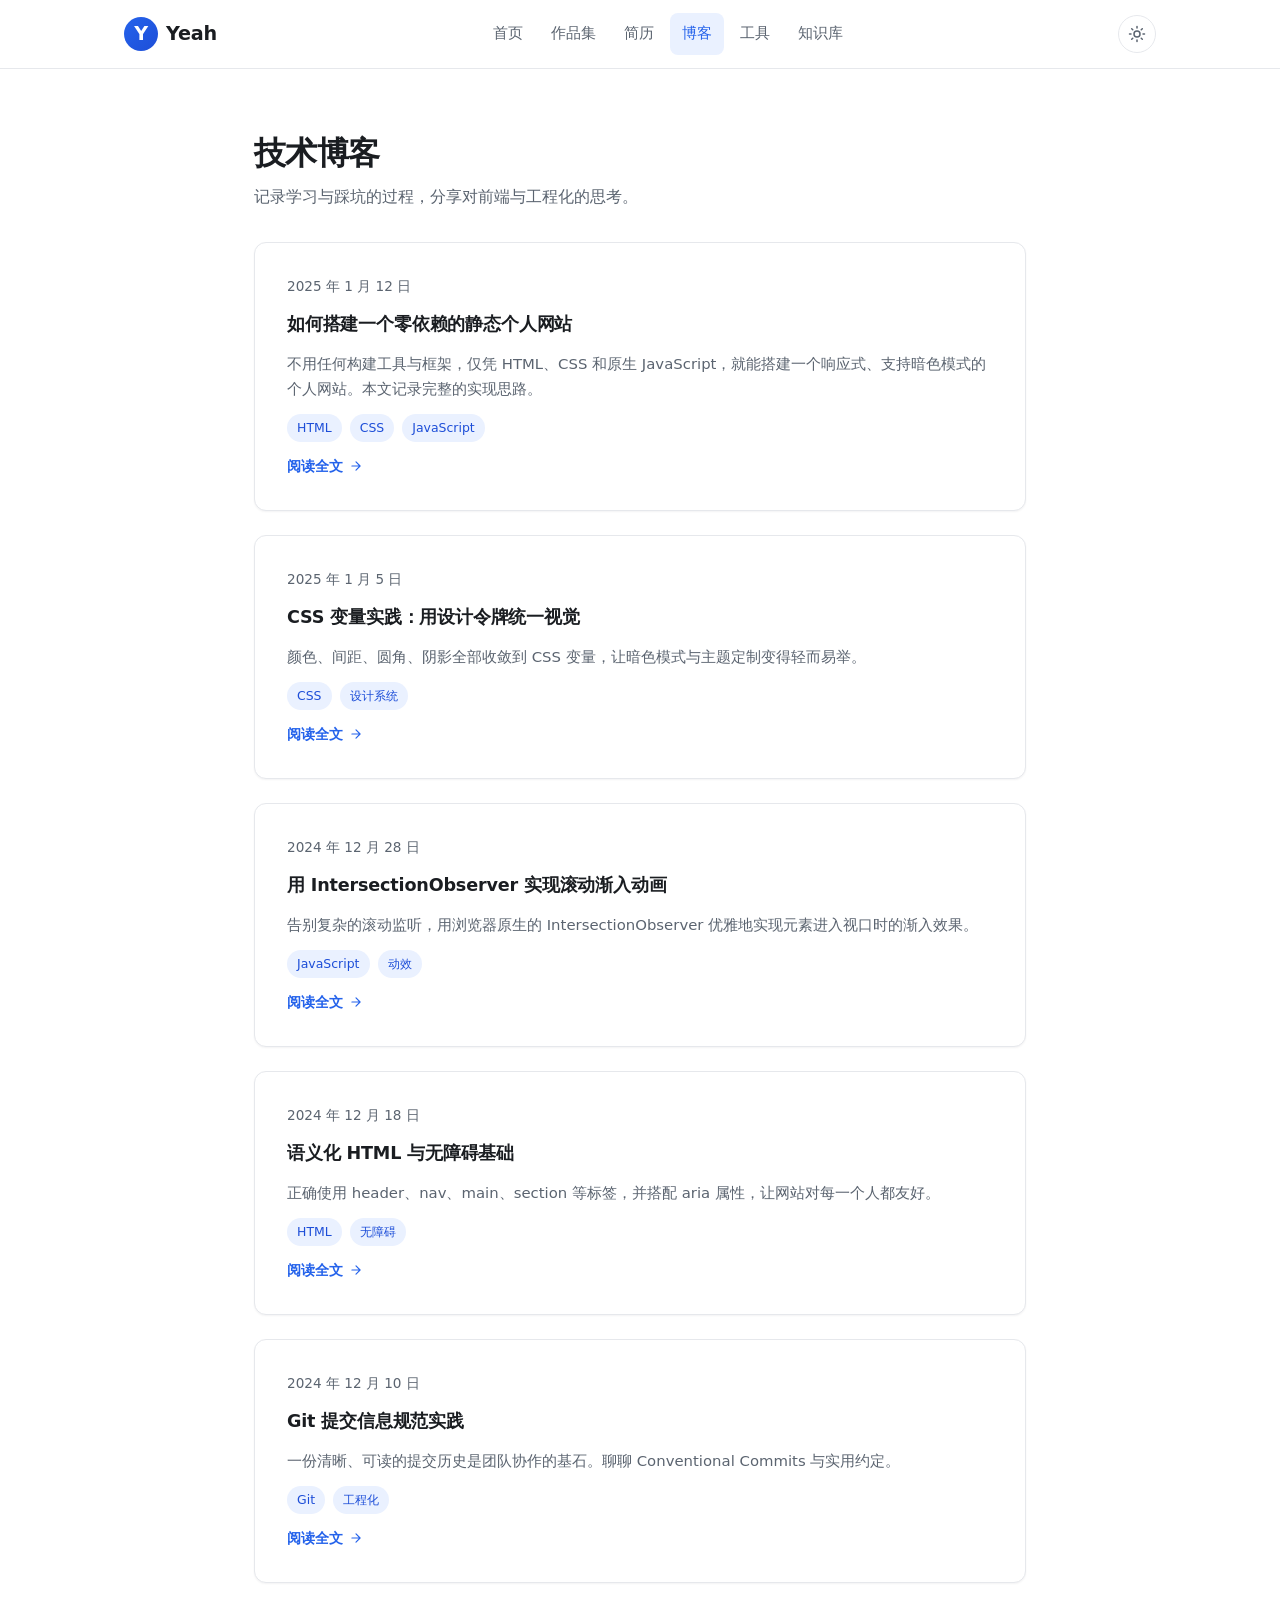
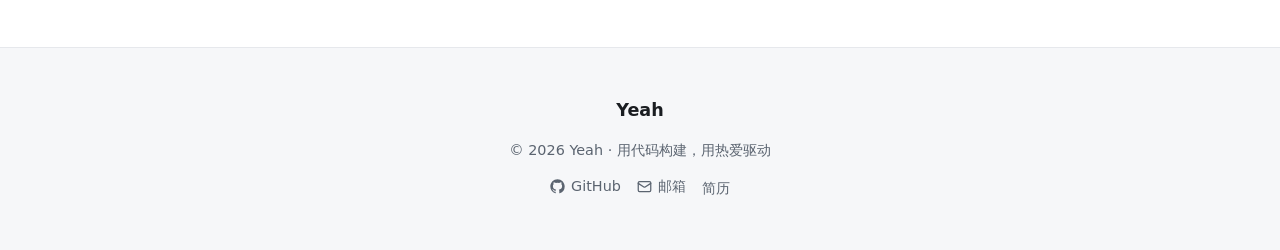
==== blog.html @ 5d6604f8 "feat: 搭建个人网站（介绍/作品集/简历/博客/工具/知识库）" ====
<!DOCTYPE html>
<html lang="zh-CN">
<head>
  <meta charset="UTF-8">
  <meta name="viewport" content="width=device-width, initial-scale=1.0">
  <meta name="description" content="Yeah 的技术博客 —— 记录前端开发、工程化与学习思考。">
  <title>技术博客 · Yeah</title>
  <link rel="stylesheet" href="assets/css/style.css">
</head>
<body data-active-nav="blog">

  <header class="site-header">
    <a class="skip-link" href="#main">跳到主要内容</a>
    <div class="container header-inner">
      <a class="brand" href="index.html" aria-label="Yeah 首页">
        <span class="brand-mark" aria-hidden="true">Y</span>
        <span class="brand-name">Yeah</span>
      </a>
      <nav id="site-nav" class="site-nav" aria-label="主导航">
        <ul class="nav-list">
          <li><a class="nav-link" data-nav="home" href="index.html">首页</a></li>
          <li><a class="nav-link" data-nav="portfolio" href="portfolio.html">作品集</a></li>
          <li><a class="nav-link" data-nav="resume" href="resume.html">简历</a></li>
          <li><a class="nav-link" data-nav="blog" href="blog.html">博客</a></li>
          <li><a class="nav-link" data-nav="tools" href="tools.html">工具</a></li>
          <li><a class="nav-link" data-nav="knowledge" href="knowledge.html">知识库</a></li>
        </ul>
      </nav>
      <div class="header-actions">
        <button class="theme-toggle" id="theme-toggle" type="button" aria-label="切换暗色模式">
          <svg class="icon-sun" viewBox="0 0 24 24" fill="none" stroke="currentColor" stroke-width="2" stroke-linecap="round" stroke-linejoin="round" aria-hidden="true">
            <circle cx="12" cy="12" r="4"></circle>
            <path d="M12 2v2M12 20v2M4.93 4.93l1.41 1.41M17.66 17.66l1.41 1.41M2 12h2M20 12h2M4.93 19.07l1.41-1.41M17.66 6.34l1.41-1.41"></path>
          </svg>
          <svg class="icon-moon" viewBox="0 0 24 24" fill="none" stroke="currentColor" stroke-width="2" stroke-linecap="round" stroke-linejoin="round" aria-hidden="true">
            <path d="M21 12.79A9 9 0 1 1 11.21 3 7 7 0 0 0 21 12.79z"></path>
          </svg>
        </button>
        <button class="nav-toggle" type="button" aria-expanded="false" aria-controls="site-nav" aria-label="打开导航菜单">
          <span class="nav-toggle-bar"></span>
          <span class="nav-toggle-bar"></span>
          <span class="nav-toggle-bar"></span>
        </button>
      </div>
    </div>
  </header>

  <main id="main">
    <section class="section">
      <div class="container" style="max-width: 820px;">
        <div class="section-head reveal">
          <h1 class="section-title">技术博客</h1>
          <p class="section-sub">记录学习与踩坑的过程，分享对前端与工程化的思考。</p>
        </div>

        <div class="card-grid" style="grid-template-columns: 1fr;">

          <article class="card post-card reveal">
            <p class="post-date"><time datetime="2025-01-12">2025 年 1 月 12 日</time></p>
            <h2 class="card-title">
              <a href="blog/sample-post.html">如何搭建一个零依赖的静态个人网站</a>
            </h2>
            <p class="card-desc">不用任何构建工具与框架，仅凭 HTML、CSS 和原生 JavaScript，就能搭建一个响应式、支持暗色模式的个人网站。本文记录完整的实现思路。</p>
            <div class="tag-list">
              <span class="tag">HTML</span>
              <span class="tag">CSS</span>
              <span class="tag">JavaScript</span>
            </div>
            <a class="card-link" href="blog/sample-post.html">
              阅读全文
              <svg viewBox="0 0 24 24" fill="none" stroke="currentColor" stroke-width="2" stroke-linecap="round" stroke-linejoin="round" aria-hidden="true"><path d="M5 12h14M12 5l7 7-7 7"></path></svg>
            </a>
          </article>

          <article class="card post-card reveal">
            <p class="post-date"><time datetime="2025-01-05">2025 年 1 月 5 日</time></p>
            <h2 class="card-title">CSS 变量实践：用设计令牌统一视觉</h2>
            <p class="card-desc">颜色、间距、圆角、阴影全部收敛到 CSS 变量，让暗色模式与主题定制变得轻而易举。</p>
            <div class="tag-list">
              <span class="tag">CSS</span>
              <span class="tag">设计系统</span>
            </div>
            <a class="card-link" href="blog/sample-post.html">
              阅读全文
              <svg viewBox="0 0 24 24" fill="none" stroke="currentColor" stroke-width="2" stroke-linecap="round" stroke-linejoin="round" aria-hidden="true"><path d="M5 12h14M12 5l7 7-7 7"></path></svg>
            </a>
          </article>

          <article class="card post-card reveal">
            <p class="post-date"><time datetime="2024-12-28">2024 年 12 月 28 日</time></p>
            <h2 class="card-title">用 IntersectionObserver 实现滚动渐入动画</h2>
            <p class="card-desc">告别复杂的滚动监听，用浏览器原生的 IntersectionObserver 优雅地实现元素进入视口时的渐入效果。</p>
            <div class="tag-list">
              <span class="tag">JavaScript</span>
              <span class="tag">动效</span>
            </div>
            <a class="card-link" href="blog/sample-post.html">
              阅读全文
              <svg viewBox="0 0 24 24" fill="none" stroke="currentColor" stroke-width="2" stroke-linecap="round" stroke-linejoin="round" aria-hidden="true"><path d="M5 12h14M12 5l7 7-7 7"></path></svg>
            </a>
          </article>

          <article class="card post-card reveal">
            <p class="post-date"><time datetime="2024-12-18">2024 年 12 月 18 日</time></p>
            <h2 class="card-title">语义化 HTML 与无障碍基础</h2>
            <p class="card-desc">正确使用 header、nav、main、section 等标签，并搭配 aria 属性，让网站对每一个人都友好。</p>
            <div class="tag-list">
              <span class="tag">HTML</span>
              <span class="tag">无障碍</span>
            </div>
            <a class="card-link" href="blog/sample-post.html">
              阅读全文
              <svg viewBox="0 0 24 24" fill="none" stroke="currentColor" stroke-width="2" stroke-linecap="round" stroke-linejoin="round" aria-hidden="true"><path d="M5 12h14M12 5l7 7-7 7"></path></svg>
            </a>
          </article>

          <article class="card post-card reveal">
            <p class="post-date"><time datetime="2024-12-10">2024 年 12 月 10 日</time></p>
            <h2 class="card-title">Git 提交信息规范实践</h2>
            <p class="card-desc">一份清晰、可读的提交历史是团队协作的基石。聊聊 Conventional Commits 与实用约定。</p>
            <div class="tag-list">
              <span class="tag">Git</span>
              <span class="tag">工程化</span>
            </div>
            <a class="card-link" href="blog/sample-post.html">
              阅读全文
              <svg viewBox="0 0 24 24" fill="none" stroke="currentColor" stroke-width="2" stroke-linecap="round" stroke-linejoin="round" aria-hidden="true"><path d="M5 12h14M12 5l7 7-7 7"></path></svg>
            </a>
          </article>

        </div>
      </div>
    </section>
  </main>

  <footer class="site-footer">
    <div class="container footer-inner">
      <p class="footer-brand">Yeah</p>
      <p class="footer-note">© <span id="year">2025</span> Yeah · 用代码构建，用热爱驱动</p>
      <ul class="footer-links">
        <li>
          <a href="https://github.com/Yeah-520" target="_blank" rel="noopener noreferrer">
            <svg viewBox="0 0 24 24" fill="currentColor" aria-hidden="true"><path d="M12 .5C5.73.5.5 5.73.5 12c0 5.08 3.29 9.39 7.86 10.91.58.11.79-.25.79-.56 0-.27-.01-1.17-.02-2.12-3.2.7-3.87-1.36-3.87-1.36-.52-1.33-1.28-1.69-1.28-1.69-1.04-.71.08-.7.08-.7 1.15.08 1.76 1.18 1.76 1.18 1.02 1.75 2.68 1.25 3.34.95.1-.74.4-1.25.72-1.54-2.55-.29-5.23-1.28-5.23-5.68 0-1.26.45-2.28 1.18-3.09-.12-.29-.51-1.46.11-3.05 0 0 .97-.31 3.18 1.18a11.1 11.1 0 0 1 5.79 0c2.2-1.49 3.17-1.18 3.17-1.18.62 1.59.23 2.76.11 3.05.74.81 1.18 1.83 1.18 3.09 0 4.41-2.69 5.38-5.25 5.67.41.35.77 1.04.77 2.1 0 1.52-.01 2.74-.01 3.11 0 .31.21.67.8.56A11.52 11.52 0 0 0 23.5 12C23.5 5.73 18.27.5 12 .5z"></path></svg>
            GitHub
          </a>
        </li>
        <li>
          <a href="mailto:yeah@example.com">
            <svg viewBox="0 0 24 24" fill="none" stroke="currentColor" stroke-width="2" stroke-linecap="round" stroke-linejoin="round" aria-hidden="true"><rect x="2" y="4" width="20" height="16" rx="2"></rect><path d="m22 7-8.97 5.7a1.94 1.94 0 0 1-2.06 0L2 7"></path></svg>
            邮箱
          </a>
        </li>
        <li><a href="resume.html">简历</a></li>
      </ul>
    </div>
  </footer>

  <script src="assets/js/main.js"></script>
</body>
</html>
---- assets/css/style.css ----
/* ==========================================================================
   Yeah 个人网站 · 全局样式
   设计理念：简约现代、大量留白、黑白灰主色 + 蓝色强调色
   使用 CSS 变量统一管理颜色、间距、圆角、阴影
   ========================================================================== */

/* ---------- 设计变量（Design Tokens） ---------- */
:root {
  /* 颜色 */
  --color-bg: #ffffff;
  --color-bg-alt: #f6f7f9;
  --color-surface: #ffffff;
  --color-text: #1a1d21;
  --color-text-muted: #5b6470;
  --color-border: #e6e8ec;
  --color-accent: #2563eb;
  --color-accent-strong: #1d4ed8;
  --color-accent-soft: #eaf1ff;
  --color-on-accent: #ffffff;

  /* 阴影 */
  --shadow-sm: 0 1px 2px rgba(16, 24, 40, 0.05);
  --shadow-md: 0 1px 3px rgba(16, 24, 40, 0.06), 0 8px 24px rgba(16, 24, 40, 0.06);
  --shadow-lg: 0 2px 6px rgba(16, 24, 40, 0.08), 0 18px 44px rgba(16, 24, 40, 0.12);

  /* 间距 */
  --space-1: 4px;
  --space-2: 8px;
  --space-3: 12px;
  --space-4: 16px;
  --space-5: 24px;
  --space-6: 32px;
  --space-7: 48px;
  --space-8: 64px;
  --space-9: 96px;

  /* 圆角 */
  --radius-sm: 8px;
  --radius-md: 12px;
  --radius-lg: 20px;
  --radius-full: 999px;

  /* 排版 */
  --font-sans: system-ui, -apple-system, "Segoe UI", Roboto, "PingFang SC",
    "Hiragino Sans GB", "Microsoft YaHei", "Helvetica Neue", Arial, sans-serif;
  --font-mono: ui-monospace, SFMono-Regular, "SF Mono", Menlo, Consolas,
    "Liberation Mono", monospace;

  /* 布局 */
  --container: 1080px;
  --header-height: 68px;

  /* 动效 */
  --transition: 160ms ease;
}

/* 暗色模式（由 JS 在 <html> 上设置 data-theme="dark"） */
[data-theme="dark"] {
  --color-bg: #0e1116;
  --color-bg-alt: #141920;
  --color-surface: #171d26;
  --color-text: #e7eaef;
  --color-text-muted: #9aa4b2;
  --color-border: #272f3b;
  --color-accent: #5b8cff;
  --color-accent-strong: #7ba0ff;
  --color-accent-soft: #1b2942;
  --color-on-accent: #0b1220;

  --shadow-sm: 0 1px 2px rgba(0, 0, 0, 0.4);
  --shadow-md: 0 1px 3px rgba(0, 0, 0, 0.4), 0 8px 24px rgba(0, 0, 0, 0.35);
  --shadow-lg: 0 2px 6px rgba(0, 0, 0, 0.5), 0 18px 44px rgba(0, 0, 0, 0.45);
}

/* ---------- 基础重置 ---------- */
*,
*::before,
*::after {
  box-sizing: border-box;
  margin: 0;
  padding: 0;
}

html {
  scroll-behavior: smooth;
  -webkit-text-size-adjust: 100%;
}

body {
  font-family: var(--font-sans);
  font-size: 16px;
  line-height: 1.7;
  color: var(--color-text);
  background-color: var(--color-bg);
  transition: background-color var(--transition), color var(--transition);
  min-height: 100vh;
  display: flex;
  flex-direction: column;
}

/* 主体占满剩余空间，让页脚贴底 */
main {
  flex: 1 0 auto;
}

img,
svg {
  display: block;
  max-width: 100%;
}

a {
  color: inherit;
  text-decoration: none;
}

ul,
ol {
  list-style: none;
}

button {
  font-family: inherit;
  font-size: inherit;
  cursor: pointer;
  border: none;
  background: none;
  color: inherit;
}

/* 跳转链接（无障碍） */
.skip-link {
  position: absolute;
  left: 12px;
  top: -48px;
  z-index: 100;
  padding: 8px 16px;
  background: var(--color-accent);
  color: var(--color-on-accent);
  border-radius: var(--radius-sm);
  transition: top var(--transition);
}

.skip-link:focus {
  top: 12px;
}

/* ---------- 布局工具 ---------- */
.container {
  width: 100%;
  max-width: var(--container);
  margin: 0 auto;
  padding: 0 var(--space-5);
}

.section {
  padding: var(--space-8) 0;
}

.section-alt {
  background-color: var(--color-bg-alt);
}

.section-head {
  max-width: 640px;
  margin-bottom: var(--space-6);
}

.section-title {
  font-size: clamp(1.5rem, 3vw, 2rem);
  font-weight: 700;
  letter-spacing: -0.02em;
  line-height: 1.3;
  margin-bottom: var(--space-2);
}

.section-sub {
  color: var(--color-text-muted);
  font-size: 1rem;
}

/* 强调色文字 */
.accent {
  color: var(--color-accent);
}

/* ---------- 页头 ---------- */
.site-header {
  position: sticky;
  top: 0;
  z-index: 50;
  background-color: var(--color-bg);
  background-color: color-mix(in srgb, var(--color-bg) 88%, transparent);
  backdrop-filter: saturate(180%) blur(12px);
  -webkit-backdrop-filter: saturate(180%) blur(12px);
  border-bottom: 1px solid var(--color-border);
}

.header-inner {
  display: flex;
  align-items: center;
  justify-content: space-between;
  gap: var(--space-4);
  height: var(--header-height);
}

.brand {
  display: inline-flex;
  align-items: center;
  gap: var(--space-2);
  font-weight: 700;
  font-size: 1.2rem;
  letter-spacing: -0.01em;
}

.brand-mark {
  display: inline-flex;
  align-items: center;
  justify-content: center;
  width: 34px;
  height: 34px;
  border-radius: var(--radius-full);
  background: linear-gradient(135deg, var(--color-accent), var(--color-accent-strong));
  color: var(--color-on-accent);
  font-weight: 800;
}

.site-nav {
  display: flex;
  align-items: center;
  gap: var(--space-3);
}

.nav-list {
  display: flex;
  align-items: center;
  gap: var(--space-1);
}

.nav-link {
  display: inline-block;
  padding: var(--space-2) var(--space-3);
  border-radius: var(--radius-sm);
  color: var(--color-text-muted);
  font-size: 0.95rem;
  font-weight: 500;
  transition: color var(--transition), background-color var(--transition);
}

.nav-link:hover {
  color: var(--color-text);
  background-color: var(--color-bg-alt);
}

.nav-link.is-active {
  color: var(--color-accent);
  background-color: var(--color-accent-soft);
}

/* 页头右侧操作区（主题切换 + 汉堡按钮） */
.header-actions {
  display: flex;
  align-items: center;
  gap: var(--space-2);
}

/* 主题切换按钮 */
.theme-toggle {
  display: inline-flex;
  align-items: center;
  justify-content: center;
  width: 38px;
  height: 38px;
  border-radius: var(--radius-full);
  color: var(--color-text-muted);
  border: 1px solid var(--color-border);
  transition: color var(--transition), border-color var(--transition),
    background-color var(--transition);
}

.theme-toggle:hover {
  color: var(--color-text);
  background-color: var(--color-bg-alt);
}

.theme-toggle svg {
  width: 18px;
  height: 18px;
}

/* 日/月图标按主题显隐 */
.theme-toggle .icon-moon {
  display: none;
}

[data-theme="dark"] .theme-toggle .icon-sun {
  display: none;
}

[data-theme="dark"] .theme-toggle .icon-moon {
  display: block;
}

/* 汉堡按钮（默认隐藏，移动端显示） */
.nav-toggle {
  display: none;
  flex-direction: column;
  justify-content: center;
  gap: 5px;
  width: 40px;
  height: 40px;
  padding: 8px;
  border-radius: var(--radius-sm);
  border: 1px solid var(--color-border);
}

.nav-toggle-bar {
  display: block;
  width: 100%;
  height: 2px;
  background-color: var(--color-text);
  border-radius: 2px;
  transition: transform var(--transition), opacity var(--transition);
}

.nav-toggle[aria-expanded="true"] .nav-toggle-bar:nth-child(1) {
  transform: translateY(7px) rotate(45deg);
}

.nav-toggle[aria-expanded="true"] .nav-toggle-bar:nth-child(2) {
  opacity: 0;
}

.nav-toggle[aria-expanded="true"] .nav-toggle-bar:nth-child(3) {
  transform: translateY(-7px) rotate(-45deg);
}

/* ---------- 页脚 ---------- */
.site-footer {
  border-top: 1px solid var(--color-border);
  padding: var(--space-7) 0;
  background-color: var(--color-bg-alt);
}

.footer-inner {
  display: flex;
  flex-direction: column;
  align-items: center;
  gap: var(--space-3);
  text-align: center;
}

.footer-brand {
  font-weight: 700;
  font-size: 1.1rem;
}

.footer-note {
  color: var(--color-text-muted);
  font-size: 0.9rem;
}

.footer-links {
  display: flex;
  flex-wrap: wrap;
  justify-content: center;
  gap: var(--space-4);
}

.footer-links a {
  display: inline-flex;
  align-items: center;
  gap: 6px;
  color: var(--color-text-muted);
  font-size: 0.9rem;
  transition: color var(--transition);
}

.footer-links a:hover {
  color: var(--color-accent);
}

.footer-links svg {
  width: 15px;
  height: 15px;
}

/* ---------- 按钮 ---------- */
.btn {
  display: inline-flex;
  align-items: center;
  justify-content: center;
  gap: var(--space-2);
  padding: 11px 22px;
  border-radius: var(--radius-full);
  font-weight: 600;
  font-size: 0.95rem;
  border: 1px solid transparent;
  transition: transform var(--transition), box-shadow var(--transition),
    background-color var(--transition), border-color var(--transition),
    color var(--transition);
}

.btn:active {
  transform: translateY(1px);
}

.btn-primary {
  background-color: var(--color-accent);
  color: var(--color-on-accent);
}

.btn-primary:hover {
  background-color: var(--color-accent-strong);
  box-shadow: var(--shadow-md);
}

.btn-ghost {
  background-color: transparent;
  color: var(--color-text);
  border-color: var(--color-border);
}

.btn-ghost:hover {
  border-color: var(--color-accent);
  color: var(--color-accent);
}

.btn svg {
  width: 16px;
  height: 16px;
}

/* ---------- 首页 Hero ---------- */
.hero {
  padding: var(--space-9) 0 var(--space-8);
}

.hero-inner {
  display: flex;
  flex-direction: column;
  align-items: center;
  text-align: center;
  gap: var(--space-5);
}

.avatar {
  display: inline-flex;
  align-items: center;
  justify-content: center;
  border-radius: var(--radius-full);
  background: linear-gradient(135deg, var(--color-accent), var(--color-accent-strong));
  color: var(--color-on-accent);
  font-weight: 800;
  user-select: none;
}

.avatar-lg {
  width: 96px;
  height: 96px;
  font-size: 2.6rem;
  box-shadow: var(--shadow-lg);
}

.avatar-md {
  width: 56px;
  height: 56px;
  font-size: 1.5rem;
}

.hero-title {
  font-size: clamp(2rem, 5vw, 3.2rem);
  font-weight: 800;
  letter-spacing: -0.03em;
  line-height: 1.15;
}

.hero-slogan {
  font-size: clamp(1.1rem, 2.5vw, 1.4rem);
  font-weight: 500;
  color: var(--color-text);
}

.hero-sub {
  color: var(--color-text-muted);
  max-width: 560px;
}

.hero-actions {
  display: flex;
  flex-wrap: wrap;
  justify-content: center;
  gap: var(--space-3);
}

.social-list {
  display: flex;
  gap: var(--space-3);
}

.social-list a {
  display: inline-flex;
  align-items: center;
  justify-content: center;
  width: 42px;
  height: 42px;
  border-radius: var(--radius-full);
  border: 1px solid var(--color-border);
  color: var(--color-text-muted);
  transition: color var(--transition), border-color var(--transition),
    transform var(--transition);
}

.social-list a:hover {
  color: var(--color-accent);
  border-color: var(--color-accent);
  transform: translateY(-2px);
}

.social-list svg {
  width: 19px;
  height: 19px;
}

/* ---------- 关于 ---------- */
.about-grid {
  display: grid;
  grid-template-columns: 1.4fr 1fr;
  gap: var(--space-6);
}

.about-text p + p {
  margin-top: var(--space-4);
}

.about-highlights {
  display: grid;
  grid-template-columns: repeat(2, 1fr);
  gap: var(--space-4);
}

.highlight-card {
  background-color: var(--color-surface);
  border: 1px solid var(--color-border);
  border-radius: var(--radius-md);
  padding: var(--space-5);
  text-align: center;
  box-shadow: var(--shadow-sm);
}

.highlight-value {
  font-size: 1.8rem;
  font-weight: 800;
  color: var(--color-accent);
  line-height: 1.2;
}

.highlight-label {
  margin-top: var(--space-1);
  color: var(--color-text-muted);
  font-size: 0.88rem;
}

/* ---------- 卡片通用 ---------- */
.card-grid {
  display: grid;
  grid-template-columns: repeat(3, 1fr);
  gap: var(--space-5);
}

.card {
  display: flex;
  flex-direction: column;
  gap: var(--space-3);
  background-color: var(--color-surface);
  border: 1px solid var(--color-border);
  border-radius: var(--radius-md);
  padding: var(--space-5);
  box-shadow: var(--shadow-sm);
  transition: transform var(--transition), box-shadow var(--transition),
    border-color var(--transition);
}

.card:hover {
  transform: translateY(-4px);
  box-shadow: var(--shadow-md);
  border-color: var(--color-accent);
}

.card-title {
  font-size: 1.1rem;
  font-weight: 700;
  letter-spacing: -0.01em;
}

.card-desc {
  color: var(--color-text-muted);
  font-size: 0.93rem;
  flex: 1 0 auto;
}

.card-meta {
  display: flex;
  align-items: center;
  gap: var(--space-2);
  color: var(--color-text-muted);
  font-size: 0.82rem;
}

.card-meta svg {
  width: 14px;
  height: 14px;
}

/* 标签（chips） */
.tag-list {
  display: flex;
  flex-wrap: wrap;
  gap: var(--space-2);
}

.tag {
  display: inline-block;
  padding: 3px 10px;
  border-radius: var(--radius-full);
  font-size: 0.78rem;
  font-weight: 500;
  color: var(--color-accent-strong);
  background-color: var(--color-accent-soft);
}

.tag--muted {
  color: var(--color-text-muted);
  background-color: var(--color-bg-alt);
}

/* 卡片链接 */
.card-link {
  display: inline-flex;
  align-items: center;
  gap: 6px;
  font-weight: 600;
  font-size: 0.9rem;
  color: var(--color-accent);
}

.card-link svg {
  width: 14px;
  height: 14px;
  transition: transform var(--transition);
}

.card-link:hover svg {
  transform: translateX(3px);
}

/* ---------- 作品集 ---------- */
.project-card .project-top {
  display: flex;
  align-items: flex-start;
  justify-content: space-between;
  gap: var(--space-3);
}

.project-icon {
  display: inline-flex;
  align-items: center;
  justify-content: center;
  width: 44px;
  height: 44px;
  border-radius: var(--radius-md);
  background-color: var(--color-accent-soft);
  color: var(--color-accent);
  flex-shrink: 0;
}

.project-icon svg {
  width: 22px;
  height: 22px;
}

.project-links {
  display: flex;
  gap: var(--space-2);
}

.icon-link {
  display: inline-flex;
  align-items: center;
  justify-content: center;
  width: 32px;
  height: 32px;
  border-radius: var(--radius-full);
  border: 1px solid var(--color-border);
  color: var(--color-text-muted);
  transition: color var(--transition), border-color var(--transition);
}

.icon-link:hover {
  color: var(--color-accent);
  border-color: var(--color-accent);
}

.icon-link svg {
  width: 15px;
  height: 15px;
}

/* ---------- 简历 ---------- */
.resume-block {
  margin-bottom: var(--space-7);
}

.resume-block:last-child {
  margin-bottom: 0;
}

.timeline {
  position: relative;
  padding-left: var(--space-6);
  border-left: 2px solid var(--color-border);
  display: flex;
  flex-direction: column;
  gap: var(--space-6);
}

.timeline-item {
  position: relative;
}

.timeline-item::before {
  content: "";
  position: absolute;
  left: calc(-1 * var(--space-6) - 6px);
  top: 6px;
  width: 11px;
  height: 11px;
  border-radius: var(--radius-full);
  background-color: var(--color-accent);
  box-shadow: 0 0 0 4px var(--color-accent-soft);
}

.timeline-head {
  display: flex;
  flex-wrap: wrap;
  align-items: baseline;
  gap: var(--space-2) var(--space-3);
}

.timeline-title {
  font-size: 1.08rem;
  font-weight: 700;
}

.timeline-org {
  color: var(--color-accent);
  font-weight: 600;
  font-size: 0.92rem;
}

.timeline-date {
  color: var(--color-text-muted);
  font-size: 0.85rem;
}

.timeline-desc {
  margin-top: var(--space-2);
  color: var(--color-text-muted);
  font-size: 0.95rem;
}

.timeline-desc li {
  position: relative;
  padding-left: var(--space-4);
}

.timeline-desc li::before {
  content: "—";
  position: absolute;
  left: 0;
  color: var(--color-accent);
}

.skill-group {
  display: flex;
  flex-wrap: wrap;
  gap: var(--space-2);
}

.skill-group .tag {
  padding: 6px 14px;
  font-size: 0.88rem;
}

/* ---------- 博客 ---------- */
.post-card {
  padding: var(--space-6);
}

.post-date {
  color: var(--color-text-muted);
  font-size: 0.85rem;
  font-variant-numeric: tabular-nums;
}

/* 文章详情 */
.article {
  max-width: 720px;
  margin: 0 auto;
  padding: var(--space-8) 0;
}

.article-header {
  margin-bottom: var(--space-6);
}

.back-link {
  display: inline-flex;
  align-items: center;
  gap: 6px;
  color: var(--color-text-muted);
  font-size: 0.9rem;
  margin-bottom: var(--space-5);
  transition: color var(--transition);
}

.back-link:hover {
  color: var(--color-accent);
}

.back-link svg {
  width: 15px;
  height: 15px;
}

.article-title {
  font-size: clamp(1.6rem, 4vw, 2.4rem);
  font-weight: 800;
  letter-spacing: -0.02em;
  line-height: 1.25;
  margin-bottom: var(--space-3);
}

.article-meta {
  display: flex;
  flex-wrap: wrap;
  align-items: center;
  gap: var(--space-3);
  color: var(--color-text-muted);
  font-size: 0.88rem;
}

.article-body {
  font-size: 1.02rem;
}

.article-body p {
  margin-bottom: var(--space-4);
}

.article-body h2 {
  font-size: 1.4rem;
  font-weight: 700;
  margin: var(--space-7) 0 var(--space-3);
  letter-spacing: -0.01em;
}

.article-body ul,
.article-body ol {
  margin: 0 0 var(--space-4) var(--space-5);
  list-style: disc;
  color: var(--color-text);
}

.article-body ol {
  list-style: decimal;
}

.article-body li {
  margin-bottom: var(--space-2);
}

.article-body code {
  font-family: var(--font-mono);
  font-size: 0.9em;
  padding: 2px 6px;
  border-radius: var(--radius-sm);
  background-color: var(--color-bg-alt);
  color: var(--color-accent-strong);
}

.article-body pre {
  margin: 0 0 var(--space-5);
  padding: var(--space-4) var(--space-5);
  border-radius: var(--radius-md);
  background-color: var(--color-bg-alt);
  border: 1px solid var(--color-border);
  overflow-x: auto;
}

.article-body pre code {
  padding: 0;
  background: none;
  color: inherit;
  font-size: 0.88rem;
  line-height: 1.6;
}

.article-body blockquote {
  margin: 0 0 var(--space-5);
  padding: var(--space-3) var(--space-5);
  border-left: 3px solid var(--color-accent);
  background-color: var(--color-accent-soft);
  border-radius: 0 var(--radius-sm) var(--radius-sm) 0;
  color: var(--color-text-muted);
}

/* ---------- 工具 ---------- */
.tool-card {
  align-items: flex-start;
}

.tool-head {
  display: flex;
  align-items: center;
  gap: var(--space-3);
  width: 100%;
}

.tool-logo {
  display: inline-flex;
  align-items: center;
  justify-content: center;
  width: 40px;
  height: 40px;
  border-radius: var(--radius-sm);
  background-color: var(--color-accent-soft);
  color: var(--color-accent);
  font-weight: 800;
  font-size: 0.95rem;
  flex-shrink: 0;
}

.tool-category {
  color: var(--color-text-muted);
  font-size: 0.78rem;
}

/* ---------- 知识库 ---------- */
.knowledge-section {
  margin-bottom: var(--space-7);
}

.knowledge-section:last-child {
  margin-bottom: 0;
}

.knowledge-title {
  display: flex;
  align-items: center;
  gap: var(--space-2);
  font-size: 1.15rem;
  font-weight: 700;
  margin-bottom: var(--space-4);
}

.knowledge-title .dot {
  width: 8px;
  height: 8px;
  border-radius: var(--radius-full);
  background-color: var(--color-accent);
}

.knowledge-grid {
  display: grid;
  grid-template-columns: repeat(2, 1fr);
  gap: var(--space-4);
}

.knowledge-card {
  display: flex;
  align-items: flex-start;
  gap: var(--space-3);
  background-color: var(--color-surface);
  border: 1px solid var(--color-border);
  border-radius: var(--radius-md);
  padding: var(--space-4) var(--space-5);
  transition: border-color var(--transition), box-shadow var(--transition);
}

.knowledge-card:hover {
  border-color: var(--color-accent);
  box-shadow: var(--shadow-sm);
}

.knowledge-card h3 {
  font-size: 0.98rem;
  font-weight: 600;
}

.knowledge-card p {
  color: var(--color-text-muted);
  font-size: 0.86rem;
  margin-top: 2px;
}

.knowledge-card .tag {
  margin-top: var(--space-2);
}

/* ---------- 滚动渐入动画 ---------- */
.reveal {
  opacity: 0;
  transform: translateY(16px);
  transition: opacity 0.55s ease, transform 0.55s ease;
}

.reveal.is-visible {
  opacity: 1;
  transform: none;
}

/* 尊重「减少动态效果」偏好 */
@media (prefers-reduced-motion: reduce) {
  html {
    scroll-behavior: auto;
  }

  .reveal {
    opacity: 1;
    transform: none;
    transition: none;
  }

  * {
    transition-duration: 0.01ms !important;
    animation-duration: 0.01ms !important;
  }
}

/* ---------- 响应式 ---------- */
@media (max-width: 900px) {
  .card-grid {
    grid-template-columns: repeat(2, 1fr);
  }

  .about-grid {
    grid-template-columns: 1fr;
  }

  .knowledge-grid {
    grid-template-columns: 1fr;
  }
}

@media (max-width: 720px) {
  :root {
    --header-height: 60px;
  }

  .container {
    padding: 0 var(--space-4);
  }

  /* 移动端导航：汉堡菜单 + 下拉面板 */
  .nav-toggle {
    display: flex;
  }

  .site-nav {
    position: absolute;
    top: var(--header-height);
    left: 0;
    right: 0;
    flex-direction: column;
    align-items: stretch;
    gap: 0;
    padding: var(--space-3) var(--space-4) var(--space-4);
    background-color: var(--color-bg);
    border-bottom: 1px solid var(--color-border);
    box-shadow: var(--shadow-md);
    display: none;
  }

  .site-nav.is-open {
    display: flex;
  }

  .nav-list {
    flex-direction: column;
    align-items: stretch;
    gap: var(--space-1);
  }

  .nav-link {
    padding: var(--space-3);
    border-radius: var(--radius-sm);
  }

  .card-grid {
    grid-template-columns: 1fr;
  }

  .hero {
    padding: var(--space-8) 0 var(--space-7);
  }

  .section {
    padding: var(--space-7) 0;
  }

  .timeline {
    padding-left: var(--space-5);
  }

  .timeline-item::before {
    left: calc(-1 * var(--space-5) - 6px);
  }

  .about-highlights {
    grid-template-columns: repeat(2, 1fr);
  }
}
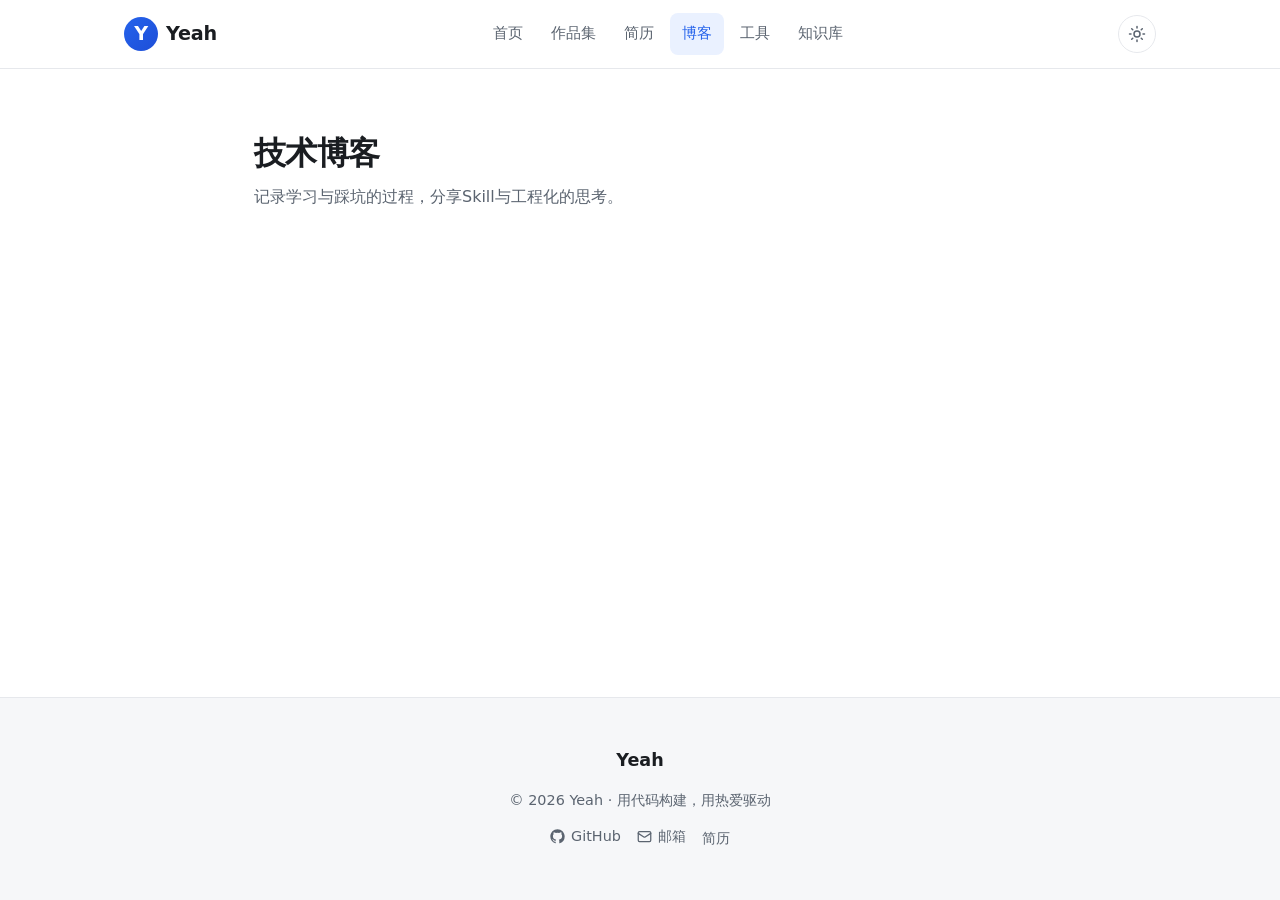
==== commit ff7a859d: "Refactor code structure for improved readability and maintainability" ====
--- a/blog.html
+++ b/blog.html
@@ -50,84 +50,7 @@
       <div class="container" style="max-width: 820px;">
         <div class="section-head reveal">
           <h1 class="section-title">技术博客</h1>
-          <p class="section-sub">记录学习与踩坑的过程，分享对前端与工程化的思考。</p>
-        </div>
-
-        <div class="card-grid" style="grid-template-columns: 1fr;">
-
-          <article class="card post-card reveal">
-            <p class="post-date"><time datetime="2025-01-12">2025 年 1 月 12 日</time></p>
-            <h2 class="card-title">
-              <a href="blog/sample-post.html">如何搭建一个零依赖的静态个人网站</a>
-            </h2>
-            <p class="card-desc">不用任何构建工具与框架，仅凭 HTML、CSS 和原生 JavaScript，就能搭建一个响应式、支持暗色模式的个人网站。本文记录完整的实现思路。</p>
-            <div class="tag-list">
-              <span class="tag">HTML</span>
-              <span class="tag">CSS</span>
-              <span class="tag">JavaScript</span>
-            </div>
-            <a class="card-link" href="blog/sample-post.html">
-              阅读全文
-              <svg viewBox="0 0 24 24" fill="none" stroke="currentColor" stroke-width="2" stroke-linecap="round" stroke-linejoin="round" aria-hidden="true"><path d="M5 12h14M12 5l7 7-7 7"></path></svg>
-            </a>
-          </article>
-
-          <article class="card post-card reveal">
-            <p class="post-date"><time datetime="2025-01-05">2025 年 1 月 5 日</time></p>
-            <h2 class="card-title">CSS 变量实践：用设计令牌统一视觉</h2>
-            <p class="card-desc">颜色、间距、圆角、阴影全部收敛到 CSS 变量，让暗色模式与主题定制变得轻而易举。</p>
-            <div class="tag-list">
-              <span class="tag">CSS</span>
-              <span class="tag">设计系统</span>
-            </div>
-            <a class="card-link" href="blog/sample-post.html">
-              阅读全文
-              <svg viewBox="0 0 24 24" fill="none" stroke="currentColor" stroke-width="2" stroke-linecap="round" stroke-linejoin="round" aria-hidden="true"><path d="M5 12h14M12 5l7 7-7 7"></path></svg>
-            </a>
-          </article>
-
-          <article class="card post-card reveal">
-            <p class="post-date"><time datetime="2024-12-28">2024 年 12 月 28 日</time></p>
-            <h2 class="card-title">用 IntersectionObserver 实现滚动渐入动画</h2>
-            <p class="card-desc">告别复杂的滚动监听，用浏览器原生的 IntersectionObserver 优雅地实现元素进入视口时的渐入效果。</p>
-            <div class="tag-list">
-              <span class="tag">JavaScript</span>
-              <span class="tag">动效</span>
-            </div>
-            <a class="card-link" href="blog/sample-post.html">
-              阅读全文
-              <svg viewBox="0 0 24 24" fill="none" stroke="currentColor" stroke-width="2" stroke-linecap="round" stroke-linejoin="round" aria-hidden="true"><path d="M5 12h14M12 5l7 7-7 7"></path></svg>
-            </a>
-          </article>
-
-          <article class="card post-card reveal">
-            <p class="post-date"><time datetime="2024-12-18">2024 年 12 月 18 日</time></p>
-            <h2 class="card-title">语义化 HTML 与无障碍基础</h2>
-            <p class="card-desc">正确使用 header、nav、main、section 等标签，并搭配 aria 属性，让网站对每一个人都友好。</p>
-            <div class="tag-list">
-              <span class="tag">HTML</span>
-              <span class="tag">无障碍</span>
-            </div>
-            <a class="card-link" href="blog/sample-post.html">
-              阅读全文
-              <svg viewBox="0 0 24 24" fill="none" stroke="currentColor" stroke-width="2" stroke-linecap="round" stroke-linejoin="round" aria-hidden="true"><path d="M5 12h14M12 5l7 7-7 7"></path></svg>
-            </a>
-          </article>
-
-          <article class="card post-card reveal">
-            <p class="post-date"><time datetime="2024-12-10">2024 年 12 月 10 日</time></p>
-            <h2 class="card-title">Git 提交信息规范实践</h2>
-            <p class="card-desc">一份清晰、可读的提交历史是团队协作的基石。聊聊 Conventional Commits 与实用约定。</p>
-            <div class="tag-list">
-              <span class="tag">Git</span>
-              <span class="tag">工程化</span>
-            </div>
-            <a class="card-link" href="blog/sample-post.html">
-              阅读全文
-              <svg viewBox="0 0 24 24" fill="none" stroke="currentColor" stroke-width="2" stroke-linecap="round" stroke-linejoin="round" aria-hidden="true"><path d="M5 12h14M12 5l7 7-7 7"></path></svg>
-            </a>
-          </article>
-
+          <p class="section-sub">记录学习与踩坑的过程，分享Skill与工程化的思考。</p>
         </div>
       </div>
     </section>
@@ -145,7 +68,7 @@
           </a>
         </li>
         <li>
-          <a href="mailto:yeah@example.com">
+          <a href="mailto:1903617153@qq.com">
             <svg viewBox="0 0 24 24" fill="none" stroke="currentColor" stroke-width="2" stroke-linecap="round" stroke-linejoin="round" aria-hidden="true"><rect x="2" y="4" width="20" height="16" rx="2"></rect><path d="m22 7-8.97 5.7a1.94 1.94 0 0 1-2.06 0L2 7"></path></svg>
             邮箱
           </a>
--- a/assets/css/style.css
+++ b/assets/css/style.css
@@ -52,6 +52,16 @@
 
   /* 动效 */
   --transition: 160ms ease;
+
+  /* 代码高亮 */
+  --code-bg: #f6f8fa;
+  --code-keyword: #2563eb;
+  --code-string: #16a34a;
+  --code-comment: #9aa4b2;
+  --code-number: #d97706;
+  --code-function: #7c3aed;
+  --code-title: #1a1d21;
+  --code-builtin: #0891b2;
 }
 
 /* 暗色模式（由 JS 在 <html> 上设置 data-theme="dark"） */
@@ -70,6 +80,15 @@
   --shadow-sm: 0 1px 2px rgba(0, 0, 0, 0.4);
   --shadow-md: 0 1px 3px rgba(0, 0, 0, 0.4), 0 8px 24px rgba(0, 0, 0, 0.35);
   --shadow-lg: 0 2px 6px rgba(0, 0, 0, 0.5), 0 18px 44px rgba(0, 0, 0, 0.45);
+
+  --code-bg: #161d27;
+  --code-keyword: #7ba0ff;
+  --code-string: #6ee7a0;
+  --code-comment: #6b7280;
+  --code-number: #fbbf24;
+  --code-function: #c4b5fd;
+  --code-title: #e7eaef;
+  --code-builtin: #67e8f9;
 }
 
 /* ---------- 基础重置 ---------- */
@@ -162,7 +181,7 @@
 }
 
 .section-head {
-  max-width: 640px;
+  max-width: auto;
   margin-bottom: var(--space-6);
 }
 
@@ -177,6 +196,19 @@
 .section-sub {
   color: var(--color-text-muted);
   font-size: 1rem;
+}
+
+.section-head-row {
+  display: flex;
+  align-items: center;
+  justify-content: space-between;
+  gap: var(--space-4);
+  flex-wrap: wrap;
+  margin-bottom: var(--space-2);
+}
+
+.section-head-row .section-title {
+  margin-bottom: 0;
 }
 
 /* 强调色文字 */
@@ -483,7 +515,7 @@
 
 .hero-sub {
   color: var(--color-text-muted);
-  max-width: 560px;
+  max-width: 600px;
 }
 
 .hero-actions {
@@ -569,6 +601,7 @@
 }
 
 .card {
+  position: relative;
   display: flex;
   flex-direction: column;
   gap: var(--space-3);
@@ -654,6 +687,24 @@
   transform: translateX(3px);
 }
 
+/* 整卡可点击：主链接覆盖整个卡片（stretched link） */
+.card-link::after,
+.card-title-link::after {
+  content: '';
+  position: absolute;
+  inset: 0;
+  z-index: 1;
+}
+
+.card-title-link {
+  color: inherit;
+  text-decoration: none;
+}
+
+.card-title-link:hover {
+  color: var(--color-accent);
+}
+
 /* ---------- 作品集 ---------- */
 .project-card .project-top {
   display: flex;
@@ -682,6 +733,8 @@
 .project-links {
   display: flex;
   gap: var(--space-2);
+  position: relative;
+  z-index: 2;
 }
 
 .icon-link {
@@ -1006,6 +1059,366 @@
 
 .knowledge-card .tag {
   margin-top: var(--space-2);
+}
+
+/* ---------- 知识库 Markdown 渲染 ---------- */
+.knowledge-root {
+  display: flex;
+  flex-direction: column;
+  gap: var(--space-7);
+}
+
+.knowledge-doc-list {
+  display: flex;
+  flex-direction: column;
+  gap: var(--space-5);
+  margin-top: var(--space-4);
+}
+
+.knowledge-doc {
+  background-color: var(--color-surface);
+  border: 1px solid var(--color-border);
+  border-radius: var(--radius-md);
+  padding: var(--space-5) var(--space-6);
+  box-shadow: var(--shadow-sm);
+}
+
+.knowledge-doc-toggle {
+  display: flex;
+  align-items: center;
+  gap: var(--space-3);
+  width: 100%;
+  padding: 0;
+  background: none;
+  border: none;
+  cursor: pointer;
+  text-align: left;
+  color: var(--color-text);
+  font: inherit;
+  border-radius: var(--radius-sm);
+}
+
+.knowledge-doc-toggle:focus-visible {
+  outline: 2px solid var(--color-accent);
+  outline-offset: 4px;
+}
+
+.knowledge-doc-title {
+  font-size: 1.15rem;
+  font-weight: 700;
+  letter-spacing: -0.01em;
+}
+
+.knowledge-doc-arrow {
+  flex: 0 0 auto;
+  width: 9px;
+  height: 9px;
+  margin-left: auto;
+  color: var(--color-text-muted);
+}
+
+.knowledge-doc-arrow::before {
+  content: '';
+  display: block;
+  width: 9px;
+  height: 9px;
+  box-sizing: border-box;
+  border-right: 2px solid currentColor;
+  border-bottom: 2px solid currentColor;
+  transform: rotate(45deg);
+  transition: transform var(--transition);
+}
+
+.knowledge-doc.is-collapsed .knowledge-doc-arrow::before {
+  transform: rotate(-45deg);
+}
+
+.knowledge-doc-body {
+  color: var(--color-text);
+  font-size: 0.98rem;
+  line-height: 1.75;
+  margin-top: var(--space-4);
+  padding-top: var(--space-4);
+  border-top: 1px solid var(--color-border);
+}
+
+.knowledge-doc.is-collapsed .knowledge-doc-body {
+  display: none;
+}
+
+.knowledge-toolbar {
+  display: flex;
+  align-items: center;
+  flex-shrink: 0;
+}
+
+.knowledge-toggle-all {
+  display: inline-flex;
+  align-items: center;
+  gap: var(--space-2);
+  padding: var(--space-2) var(--space-4);
+  font-size: 0.9rem;
+  font-weight: 600;
+  color: var(--color-accent);
+  background: var(--color-accent-soft);
+  border: 1px solid transparent;
+  border-radius: var(--radius-full);
+  cursor: pointer;
+  transition: background-color var(--transition), color var(--transition), transform var(--transition);
+}
+
+.knowledge-toggle-all:hover {
+  background: var(--color-accent);
+  color: var(--color-on-accent);
+}
+
+.knowledge-toggle-all:focus-visible {
+  outline: 2px solid var(--color-accent);
+  outline-offset: 2px;
+}
+
+.knowledge-doc-body h1,
+.knowledge-doc-body h2,
+.knowledge-doc-body h3,
+.knowledge-doc-body h4 {
+  font-weight: 700;
+  line-height: 1.35;
+  margin: var(--space-5) 0 var(--space-2);
+}
+
+.knowledge-doc-body h1 { font-size: 1.5rem; }
+.knowledge-doc-body h2 { font-size: 1.3rem; }
+.knowledge-doc-body h3 { font-size: 1.12rem; }
+.knowledge-doc-body h4 { font-size: 1rem; }
+
+.knowledge-doc-body p {
+  margin: 0 0 var(--space-3);
+}
+
+.knowledge-doc-body ul,
+.knowledge-doc-body ol {
+  margin: 0 0 var(--space-3);
+  padding-left: var(--space-5);
+  list-style: disc;
+}
+
+.knowledge-doc-body ol {
+  list-style: decimal;
+}
+
+.knowledge-doc-body li {
+  margin-bottom: var(--space-1);
+}
+
+.knowledge-doc-body a {
+  color: var(--color-accent);
+  text-decoration: underline;
+  text-underline-offset: 2px;
+}
+
+.knowledge-doc-body a:hover {
+  color: var(--color-accent-strong);
+}
+
+.knowledge-doc-body code {
+  font-family: var(--font-mono);
+  font-size: 0.88em;
+  padding: 2px 6px;
+  border-radius: var(--radius-sm);
+  background-color: var(--color-bg-alt);
+  color: var(--color-accent-strong);
+}
+
+.knowledge-doc-body pre {
+  margin: 0 0 var(--space-4);
+  padding: var(--space-4) var(--space-5);
+  border-radius: var(--radius-md);
+  background-color: var(--color-bg-alt);
+  border: 1px solid var(--color-border);
+  overflow-x: auto;
+}
+
+.knowledge-doc-body pre code {
+  padding: 0;
+  background: none;
+  color: inherit;
+  font-size: 0.86rem;
+  line-height: 1.6;
+}
+
+/* 代码高亮（highlight.js token 配色） */
+.knowledge-doc-body pre.hljs {
+  background-color: var(--code-bg);
+}
+
+.hljs-keyword,
+.hljs-selector-tag,
+.hljs-literal,
+.hljs-type {
+  color: var(--code-keyword);
+}
+
+.hljs-string,
+.hljs-regexp,
+.hljs-attr,
+.hljs-template-variable {
+  color: var(--code-string);
+}
+
+.hljs-comment,
+.hljs-quote {
+  color: var(--code-comment);
+  font-style: italic;
+}
+
+.hljs-number,
+.hljs-symbol,
+.hljs-bullet,
+.hljs-variable {
+  color: var(--code-number);
+}
+
+.hljs-title,
+.hljs-title.function_,
+.hljs-function,
+.hljs-section {
+  color: var(--code-function);
+}
+
+.hljs-built_in,
+.hljs-params,
+.hljs-meta {
+  color: var(--code-builtin);
+}
+
+.hljs-name,
+.hljs-tag,
+.hljs-selector-id,
+.hljs-selector-class {
+  color: var(--code-title);
+}
+
+.knowledge-doc-body blockquote {
+  margin: 0 0 var(--space-4);
+  padding: var(--space-3) var(--space-5);
+  border-left: 3px solid var(--color-accent);
+  background-color: var(--color-accent-soft);
+  border-radius: 0 var(--radius-sm) var(--radius-sm) 0;
+  color: var(--color-text-muted);
+}
+
+.knowledge-doc-body hr {
+  margin: var(--space-5) 0;
+  border: none;
+  border-top: 1px solid var(--color-border);
+}
+
+.knowledge-doc-body table {
+  width: 100%;
+  margin: 0 0 var(--space-4);
+  border-collapse: collapse;
+  font-size: 0.9rem;
+}
+
+.knowledge-doc-body th,
+.knowledge-doc-body td {
+  padding: var(--space-2) var(--space-3);
+  border: 1px solid var(--color-border);
+  text-align: left;
+}
+
+.knowledge-doc-body th {
+  background-color: var(--color-bg-alt);
+  font-weight: 600;
+}
+
+.knowledge-doc-body img {
+  max-width: 100%;
+  border-radius: var(--radius-sm);
+}
+
+.knowledge-error {
+  padding: var(--space-4) var(--space-5);
+  border: 1px solid var(--color-border);
+  border-left: 3px solid var(--color-accent);
+  border-radius: var(--radius-sm);
+  background-color: var(--color-accent-soft);
+  color: var(--color-text-muted);
+  font-size: 0.92rem;
+}
+
+/* ---------- 联系表单 ---------- */
+.contact-form {
+  display: flex;
+  flex-direction: column;
+  gap: var(--space-4);
+  margin-top: var(--space-4);
+}
+
+.form-field {
+  display: flex;
+  flex-direction: column;
+  gap: var(--space-2);
+}
+
+.form-field label {
+  font-size: 0.9rem;
+  font-weight: 600;
+}
+
+.form-optional {
+  color: var(--color-text-muted);
+  font-weight: 400;
+  font-size: 0.82rem;
+}
+
+.form-field input,
+.form-field textarea {
+  width: 100%;
+  padding: 11px 14px;
+  font-family: inherit;
+  font-size: 0.95rem;
+  color: var(--color-text);
+  background-color: var(--color-surface);
+  border: 1px solid var(--color-border);
+  border-radius: var(--radius-sm);
+  box-shadow: var(--shadow-sm);
+  transition: border-color var(--transition), box-shadow var(--transition);
+}
+
+.form-field input::placeholder,
+.form-field textarea::placeholder {
+  color: var(--color-text-muted);
+  opacity: 0.7;
+}
+
+.form-field input:focus,
+.form-field textarea:focus {
+  outline: none;
+  border-color: var(--color-accent);
+  box-shadow: 0 0 0 3px var(--color-accent-soft);
+}
+
+.form-field textarea {
+  resize: vertical;
+  min-height: 120px;
+}
+
+.form-actions {
+  display: flex;
+  flex-wrap: wrap;
+  gap: var(--space-3);
+}
+
+.form-hint {
+  color: var(--color-text-muted);
+  font-size: 0.82rem;
+}
+
+/* 复制成功后按钮的短暂反馈态 */
+.btn.is-copied {
+  color: var(--color-accent);
+  border-color: var(--color-accent);
 }
 
 /* ---------- 滚动渐入动画 ---------- */
@@ -1121,3 +1534,180 @@
     grid-template-columns: repeat(2, 1fr);
   }
 }
+
+/* ---------- 返回顶部按钮 ---------- */
+.back-to-top {
+  position: fixed;
+  right: 24px;
+  bottom: 24px;
+  z-index: 60;
+  width: 44px;
+  height: 44px;
+  display: flex;
+  align-items: center;
+  justify-content: center;
+  background-color: var(--color-accent);
+  color: var(--color-on-accent);
+  border: none;
+  border-radius: var(--radius-full);
+  cursor: pointer;
+  box-shadow: var(--shadow-md);
+  opacity: 0;
+  visibility: hidden;
+  transform: translateY(8px);
+  transition: opacity var(--transition), transform var(--transition),
+    visibility var(--transition), background-color var(--transition);
+}
+
+.back-to-top svg {
+  width: 20px;
+  height: 20px;
+}
+
+.back-to-top:hover {
+  background-color: var(--color-accent-strong);
+}
+
+.back-to-top:focus-visible {
+  outline: 2px solid var(--color-accent);
+  outline-offset: 2px;
+}
+
+.back-to-top.is-visible {
+  opacity: 1;
+  visibility: visible;
+  transform: translateY(0);
+}
+
+/* ---------- 联系我弹窗 ---------- */
+.modal {
+  position: fixed;
+  inset: 0;
+  z-index: 100;
+  display: flex;
+  align-items: center;
+  justify-content: center;
+  padding: var(--space-4);
+}
+
+.modal[hidden] {
+  display: none;
+}
+
+.modal-overlay {
+  position: absolute;
+  inset: 0;
+  background: rgba(15, 18, 24, 0.5);
+  backdrop-filter: blur(2px);
+}
+
+.modal-panel {
+  position: relative;
+  z-index: 1;
+  width: 100%;
+  max-width: 420px;
+  background: var(--color-surface);
+  border: 1px solid var(--color-border);
+  border-radius: var(--radius-lg);
+  box-shadow: var(--shadow-lg);
+  padding: var(--space-6);
+}
+
+.modal-close {
+  position: absolute;
+  top: var(--space-3);
+  right: var(--space-3);
+  width: 32px;
+  height: 32px;
+  display: flex;
+  align-items: center;
+  justify-content: center;
+  background: none;
+  border: none;
+  border-radius: var(--radius-full);
+  color: var(--color-text-muted);
+  cursor: pointer;
+  transition: background-color var(--transition), color var(--transition);
+}
+
+.modal-close:hover {
+  background: var(--color-bg-alt);
+  color: var(--color-text);
+}
+
+.modal-close:focus-visible {
+  outline: 2px solid var(--color-accent);
+  outline-offset: 2px;
+}
+
+.modal-close svg {
+  width: 18px;
+  height: 18px;
+}
+
+.modal-title {
+  font-size: 1.3rem;
+  font-weight: 700;
+  letter-spacing: -0.01em;
+  margin: 0 0 var(--space-5);
+}
+
+.contact-list {
+  list-style: none;
+  margin: 0;
+  padding: 0;
+  display: flex;
+  flex-direction: column;
+  gap: var(--space-4);
+}
+
+.contact-item {
+  display: flex;
+  align-items: center;
+  gap: var(--space-4);
+}
+
+.contact-icon {
+  flex: 0 0 auto;
+  width: 44px;
+  height: 44px;
+  display: flex;
+  align-items: center;
+  justify-content: center;
+  background: var(--color-accent-soft);
+  color: var(--color-accent);
+  border-radius: var(--radius-md);
+}
+
+.contact-icon svg {
+  width: 20px;
+  height: 20px;
+}
+
+.contact-info {
+  display: flex;
+  flex-direction: column;
+  gap: 2px;
+  min-width: 0;
+}
+
+.contact-label {
+  font-size: 0.8rem;
+  color: var(--color-text-muted);
+}
+
+.contact-value {
+  font-size: 1rem;
+  font-weight: 600;
+  color: var(--color-text);
+  text-decoration: none;
+  overflow-wrap: break-word;
+}
+
+.contact-value:hover {
+  color: var(--color-accent);
+}
+
+body.modal-open {
+  overflow: hidden;
+}
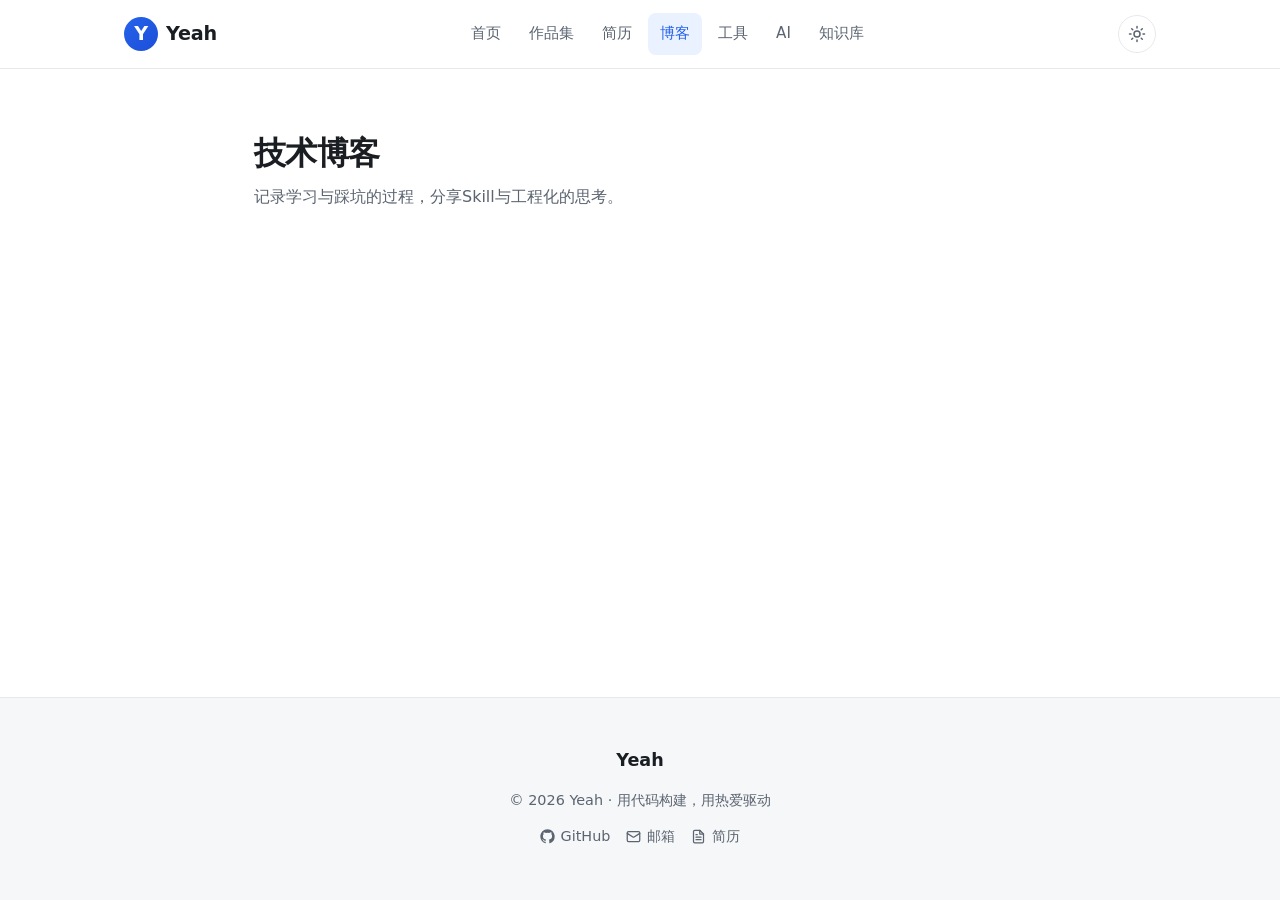
==== commit 33a102c4: "feat: 新增 AI 工具页与使用路径、卡片整卡点击、页脚简历图标" ====
--- a/blog.html
+++ b/blog.html
@@ -23,6 +23,7 @@
           <li><a class="nav-link" data-nav="resume" href="resume.html">简历</a></li>
           <li><a class="nav-link" data-nav="blog" href="blog.html">博客</a></li>
           <li><a class="nav-link" data-nav="tools" href="tools.html">工具</a></li>
+          <li><a class="nav-link" data-nav="ai" href="ai.html">AI</a></li>
           <li><a class="nav-link" data-nav="knowledge" href="knowledge.html">知识库</a></li>
         </ul>
       </nav>
@@ -73,7 +74,7 @@
             邮箱
           </a>
         </li>
-        <li><a href="resume.html">简历</a></li>
+        <li><a href="resume.html"><svg viewBox="0 0 24 24" fill="none" stroke="currentColor" stroke-width="2" stroke-linecap="round" stroke-linejoin="round" aria-hidden="true"><path d="M14 2H6a2 2 0 0 0-2 2v16a2 2 0 0 0 2 2h12a2 2 0 0 0 2-2V8z"></path><path d="M14 2v6h6"></path><path d="M16 13H8M16 17H8M10 9H8"></path></svg>简历</a></li>
       </ul>
     </div>
   </footer>
--- a/assets/css/style.css
+++ b/assets/css/style.css
@@ -211,6 +211,47 @@
   margin-bottom: 0;
 }
 
+.ai-intro {
+  margin-bottom: var(--space-6);
+  color: var(--color-text-muted);
+  font-size: 0.98rem;
+  line-height: 1.75;
+}
+
+.ai-path {
+  display: flex;
+  align-items: center;
+  flex-wrap: wrap;
+  gap: var(--space-3);
+  margin-bottom: var(--space-6);
+}
+
+.ai-path-label {
+  font-size: 0.85rem;
+  font-weight: 600;
+  color: var(--color-text-muted);
+}
+
+.ai-path-steps {
+  display: flex;
+  align-items: center;
+  flex-wrap: wrap;
+  gap: var(--space-2);
+}
+
+.ai-path-step {
+  padding: var(--space-2) var(--space-4);
+  background: var(--color-accent-soft);
+  color: var(--color-accent);
+  font-weight: 600;
+  font-size: 0.9rem;
+  border-radius: var(--radius-full);
+}
+
+.ai-path-arrow {
+  color: var(--color-text-muted);
+}
+
 /* 强调色文字 */
 .accent {
   color: var(--color-accent);
